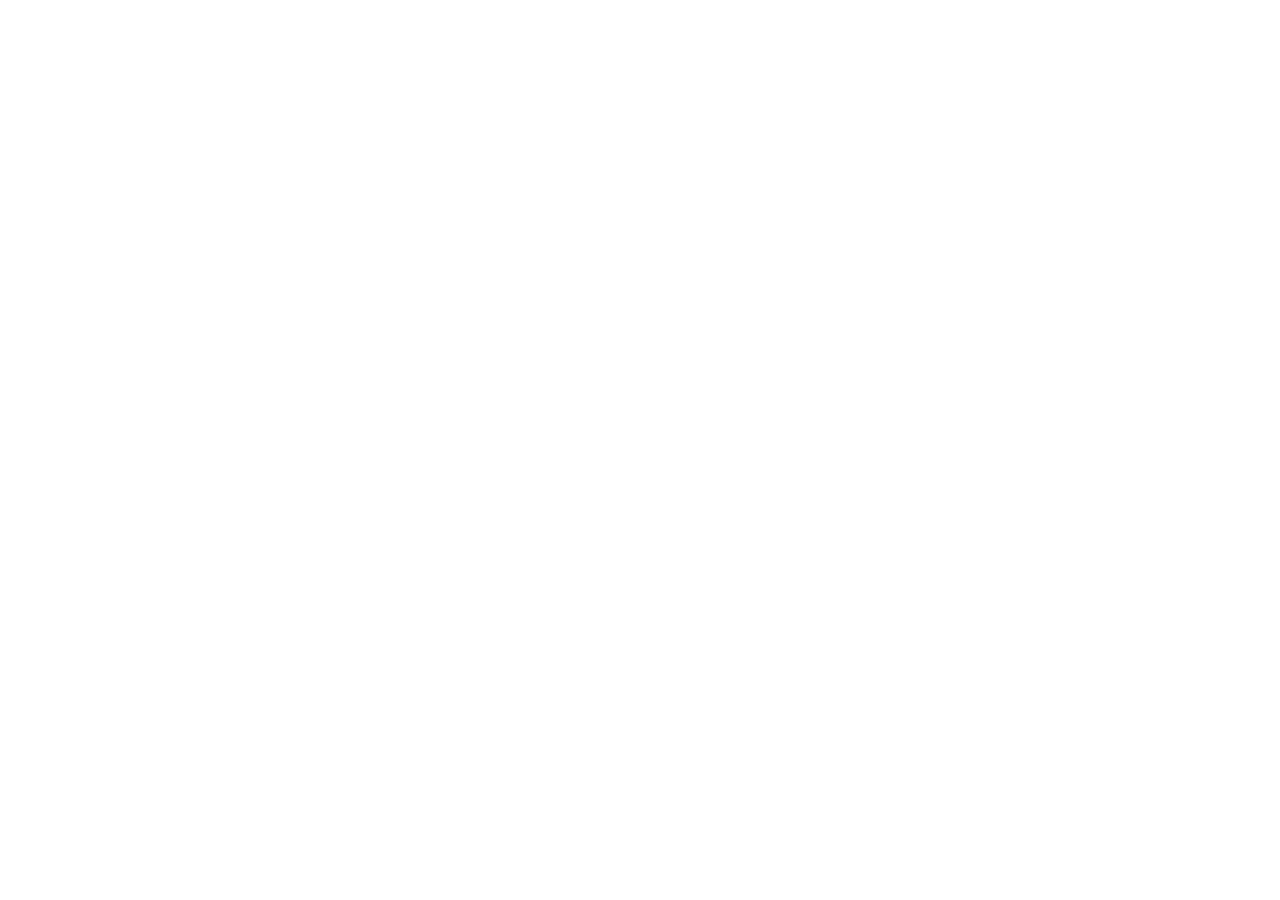
==== index.html @ 406bb13f "initial" ====
<!DOCTYPE html>
<html>
  <head>
    <script async src="https://www.googletagmanager.com/gtag/js?id=G-4PB4PWEQP2"></script>
    <script>
      window.dataLayer = window.dataLayer || [];
      function gtag(){dataLayer.push(arguments);}
      gtag('js', new Date());

      gtag('config', 'G-4PB4PWEQP2');
    </script>

    <title>Rafael Stepan</title>
    <meta name="viewport" content="width=device-width, initial-scale=1.0">
    <meta http-equiv="cache-control" content="max-age=0" />
    <meta http-equiv="cache-control" content="no-cache" />
    <meta http-equiv="expires" content="0" />
    <meta http-equiv="expires" content="Tue, 01 Jan 1980 1:00:00 GMT" />
    <meta http-equiv="pragma" content="no-cache" />

    <link rel="apple-touch-icon" sizes="180x180" href="/assets/favicons/apple-touch-icon.png">
    <link rel="icon" type="image/png" sizes="32x32" href="/assets/favicons/favicon-32x32.png">
    <link rel="icon" type="image/png" sizes="16x16" href="/assets/favicons/favicon-16x16.png">
    <link rel="manifest" href="/assets/favicons/site.webmanifest">

    <link rel="stylesheet" type="text/css" href="main.css"/>
    <link rel="stylesheet" type="text/css" href="/assets/libraries/slick.min.css"/>
    <link rel="stylesheet" type="text/css" href="/assets/libraries/slick-theme.min.css"/>
    <link rel="stylesheet" href="/assets/libraries/fancybox.min.css" />
    <link rel="stylesheet" href="/assets/libraries/bootstrap-grid.min.css" />
    
    <script src="/assets/libraries/jquery.min.js"></script>
    <script src="/assets/libraries/fancybox.min.js"></script>
    <script src="/assets/libraries/slick.min.js"></script>
  </head>
  <body>
    <section style="padding: 24px 0px;">
      <div class="container">
        <div w3-include-html="components/summary.html"></div>
      </div>
    </section>

    <section>
      <div class="container">
        <div w3-include-html="components/portofolio.html"></div>
      </div>
    </section>

    <div class="container">
      <div class="row">
        <div class="col-lg-3"></div>
        <div class="col-lg-9">
          <div w3-include-html="components/employment-history.html"></div>
        </div>
      </div>
    </div>

    <div class="container">
      <div class="row">
        <div class="col-lg-3"></div>
        <div class="col-lg-9">
          <div w3-include-html="components/education.html"></div>
        </div>
      </div>
    </div>

    <div class="container">
      <div class="row">
        <div class="col-lg-3"></div>
        <div class="col-lg-9">
          <div w3-include-html="components/certificates.html"></div>
        </div>
      </div>
    </div>

    <div class="container">
      <div class="row">
        <div class="col-lg-3"></div>
        <div class="col-lg-9">
          <div w3-include-html="components/book-recommendation.html"></div>
        </div>
      </div>
    </div>

    <div class="container">
      <div class="row">
        <div class="col-lg-3"></div>
        <div class="col-lg-9">
          <div w3-include-html="components/extra-curricular-activities.html"></div>
        </div>
      </div>
    </div>

    <div class="container">
      <div class="row">
        <div class="col-lg-12" style="text-align: center;padding: 64px 0px;">
          <div w3-include-html="components/footer.html"></div>
        </div>
      </div>
    </div>

  <script>
    function openGallery(project) {
      $.fancybox.open(window.gallery[project], {
        loop: true,
        thumbs: {
          autoStart: true
        }
      });
    }

    async function main() {
      // Function to load the script dynamically
      function loadScript(src) {
        return new Promise((resolve, reject) => {
            const script = document.createElement('script');
            script.src = src;
            script.onload = resolve;
            script.onerror = reject;
            document.head.appendChild(script);
        });
      }

      function includeHTML() {
        var z, i, elmnt, file, xhttp;
        /* Loop through a collection of all HTML elements: */
        z = document.getElementsByTagName("*");
        for (i = 0; i < z.length; i++) {
          elmnt = z[i];
          /*search for elements with a certain atrribute:*/
          file = elmnt.getAttribute("w3-include-html");
          if (file) {
            /* Make an HTTP request using the attribute value as the file name: */
            xhttp = new XMLHttpRequest();
            xhttp.onreadystatechange = function() {
              if (this.readyState == 4) {
                if (this.status == 200) {
                  elmnt.innerHTML = this.responseText;
                  console.log(elmnt.innerHTML);
                  // Execute scripts inside the imported HTML
                  var scripts = elmnt.getElementsByTagName('script');
                  for (var j = 0; j < scripts.length; j++) {
                      eval(scripts[j].innerHTML);
                  }
                }
                if (this.status == 404) {elmnt.innerHTML = "Page <a href='"+file+"'>"+file+'</a> can not be loaded.';}
                /* Remove the attribute, and call this function once more: */
                elmnt.removeAttribute("w3-include-html");
                includeHTML();
              }
            }
            xhttp.open("GET", file, true);
            xhttp.send();
            /* Exit the function: */
            return;
          }
        }
      };

      try {
        // Load the script
        await loadScript('/assets/libraries/slick.min.js');
        includeHTML();
      } catch (error) {
          console.error('Error loading...');
      }
    }
    main();
  </script>
  </body>
</html>
---- main.css ----
@font-face {
  font-family: "Poppins";
  src: url("/assets/fonts/Poppins-Light.ttf") format("truetype");
  font-weight: 200;
  font-style: normal;
}

@font-face {
  font-family: "Poppins";
  src: url("/assets/fonts/Poppins-Regular.ttf") format("truetype");
  font-weight: 400;
  font-style: normal;
}

@font-face {
  font-family: "Poppins";
  src: url("/assets/fonts/Poppins-Medium.ttf") format("truetype");
  font-weight: 500;
  font-style: normal;
}

@font-face {
  font-family: "Poppins";
  src: url("/assets/fonts/Poppins-SemiBold.ttf") format("truetype");
  font-weight: 600;
  font-style: normal;
}

body {
  font-family: "Poppins", sans-serif;
  text-rendering: optimizeLegibility;
  -webkit-font-smoothing: antialiased;
  color: #242424;
  font-style: normal;
  font-size: 14px;
  font-weight: 400;
  margin: 0px;
  padding: 0px;
}

h1,
h2,
h3,
h4,
h5 {
  margin-block: auto;
  margin: 0px;
  padding: 0px;
  font-weight: 500;
  color: #334650;
}

h1 {
  font-size: 24px;
  line-height: 38px;
}

h3 {
  font-size: 14px;
  line-height: 16px;
  font-weight: 500;
}

p {
  margin-block: auto;
  line-height: 24px;
  color: #334650;
}

ul.technologies {
  display: inline-flex;
  flex-wrap: wrap;
  align-items: center;
  gap: 8px;
  margin: 0px;
  padding: 0px;
}
ul.technologies li {
  position: relative;
  list-style-type: none;
  height: 16px;
}
ul.technologies li:before {
  content: attr(data-text);
  position: absolute;
  top: -22px;
  left: calc(-100% - 8px);
  padding: 0px 4px;
  border-radius: 4px;
  background: rgba(0, 0, 0, 0.75);
  color: #fff;
  text-align: center;
  font-size: 12px;
  display: none;
}
ul.technologies li:hover:before {
  display: block;
}

.button {
  display: inline-block;
  border: 1px solid #334650;
  border-radius: 4px;
  padding: 4px 12px;
  color: #fff;
  text-decoration: none;
  font-size: 12px;
  background: #334650;
}
.button:hover {
  background: #fff;
  color: #334650;
}
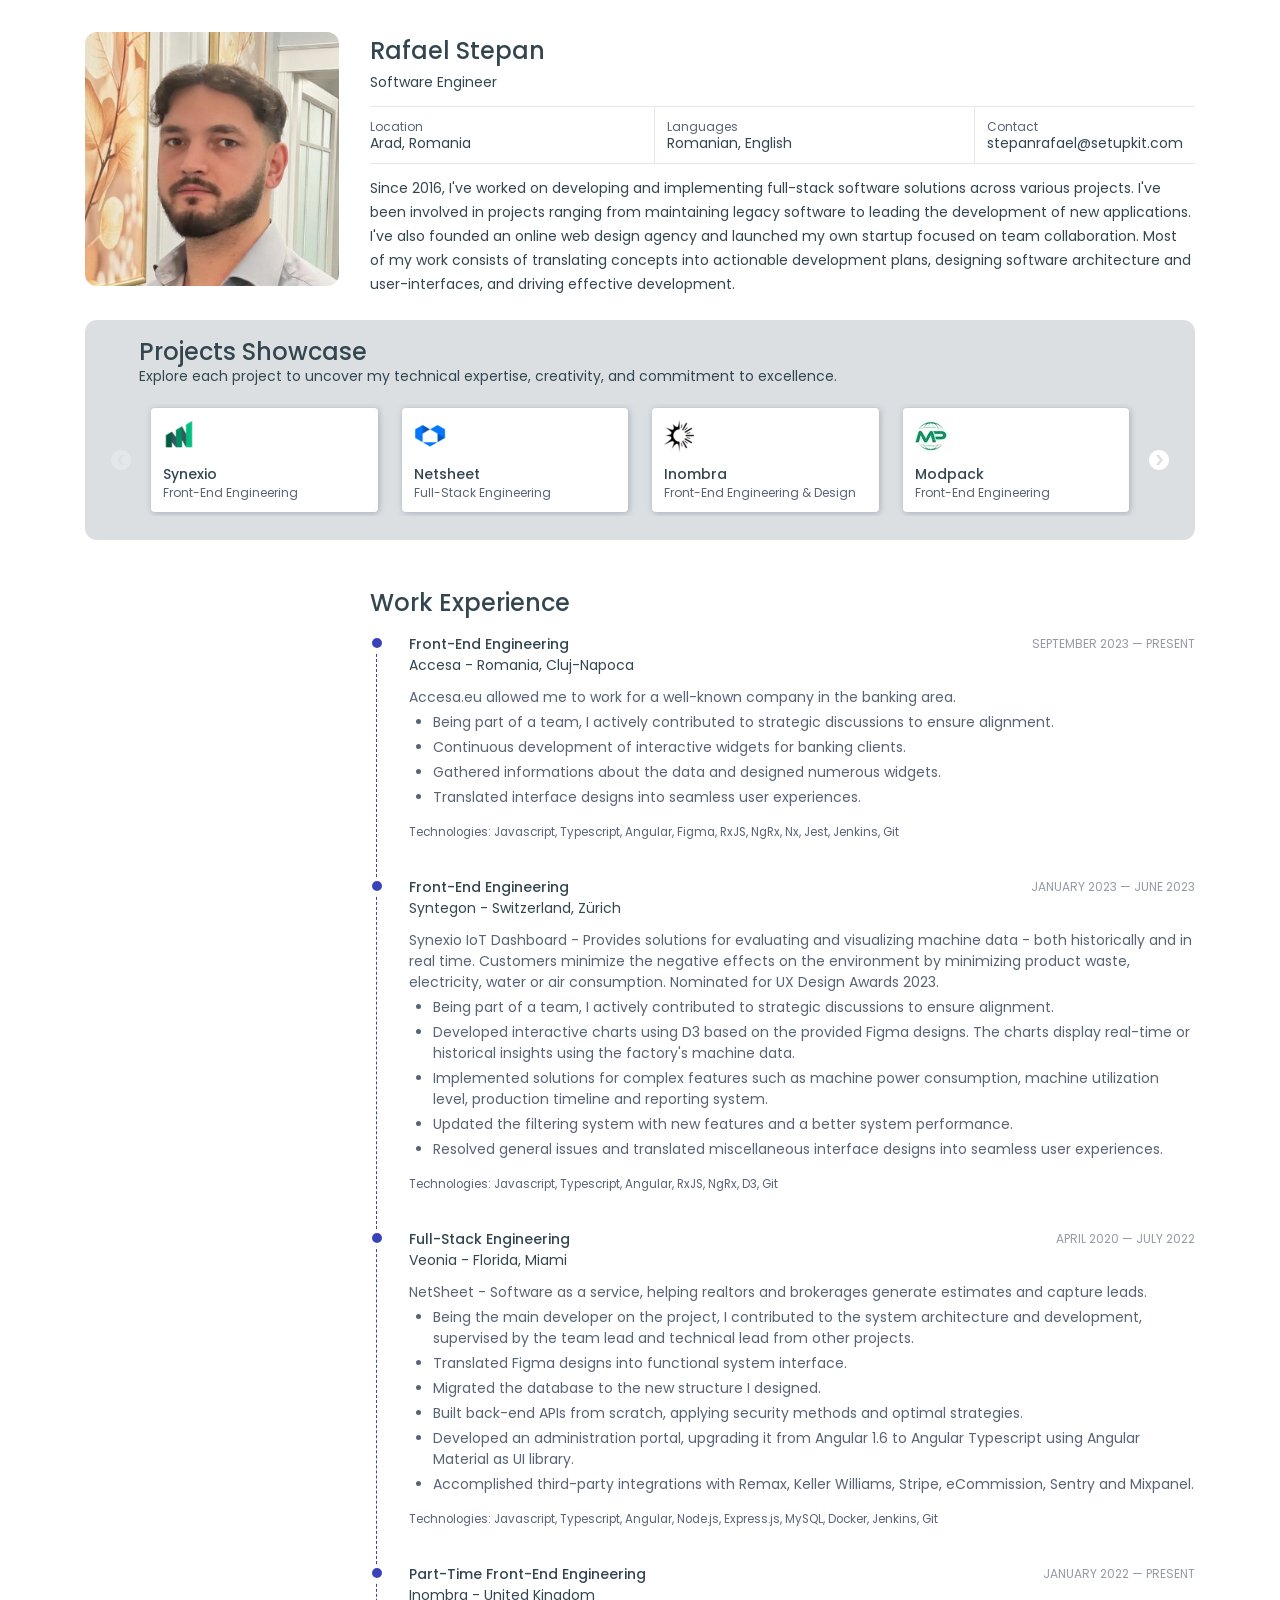
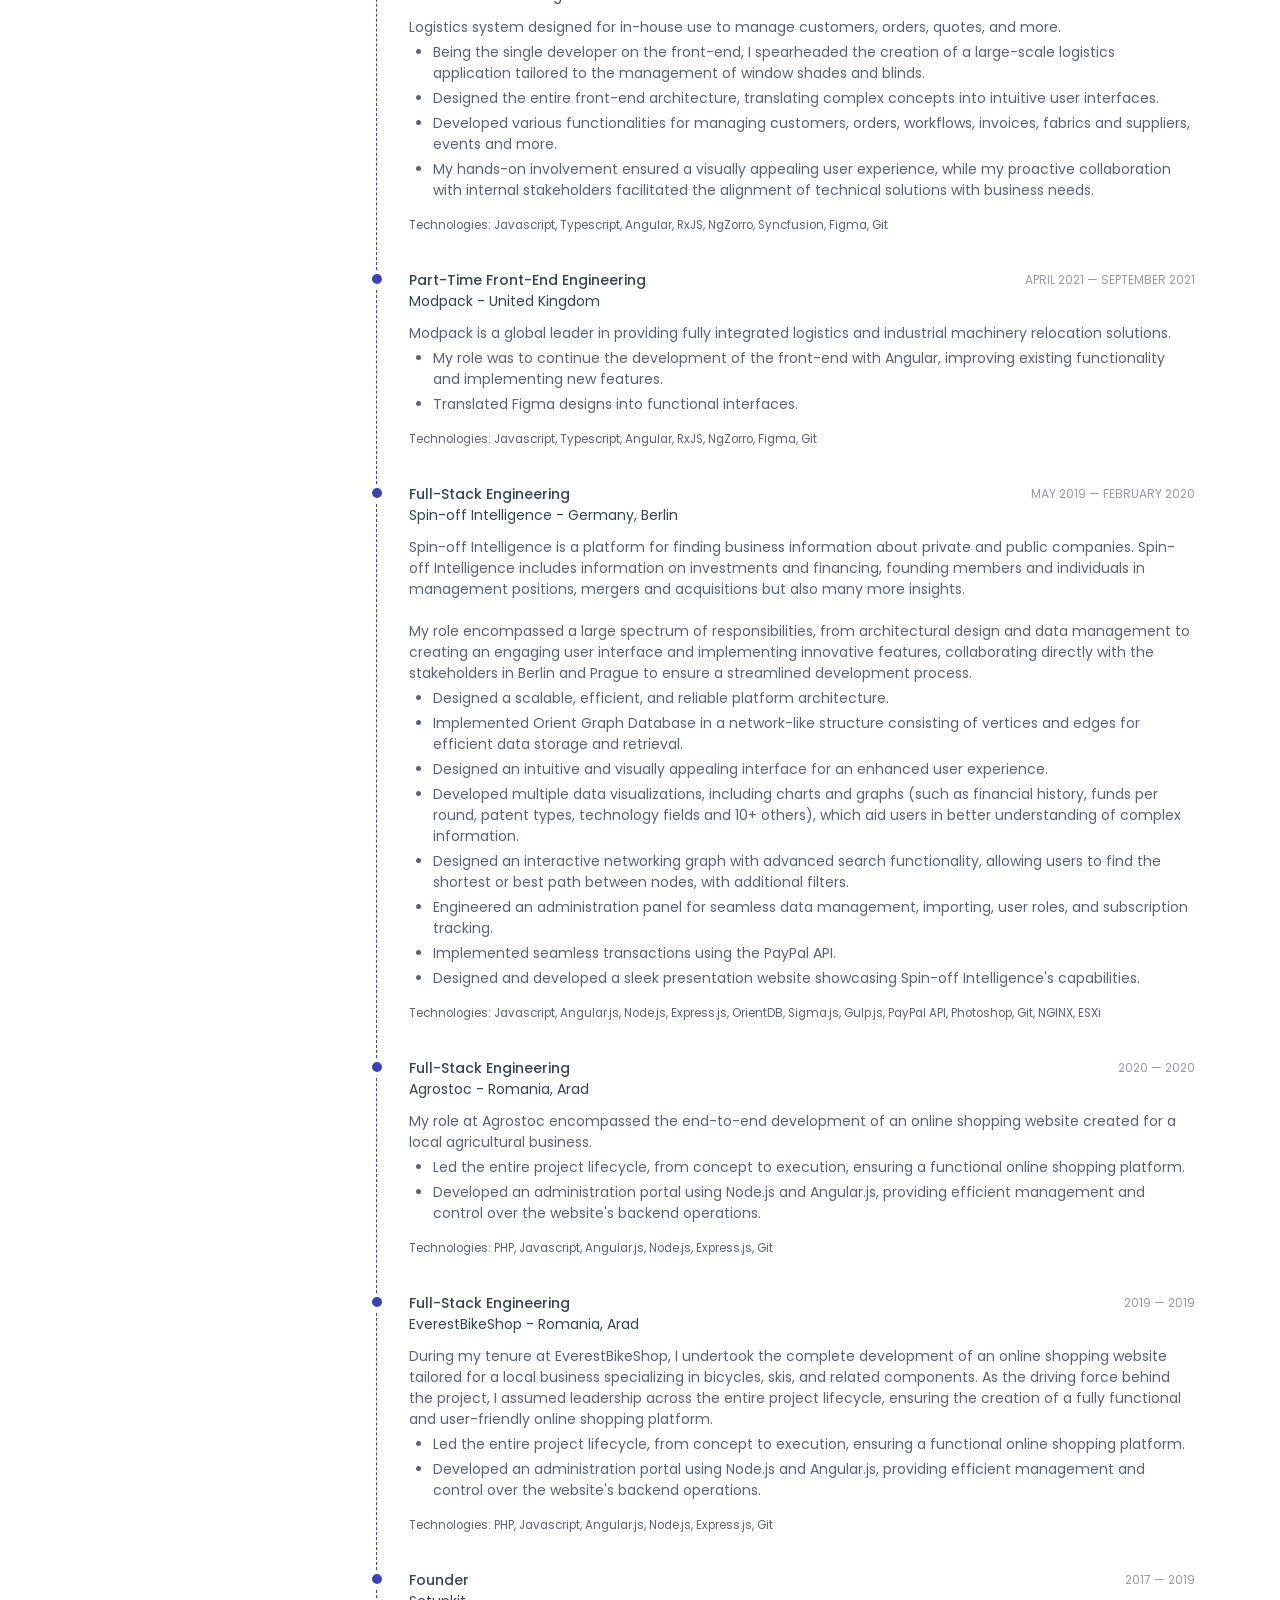
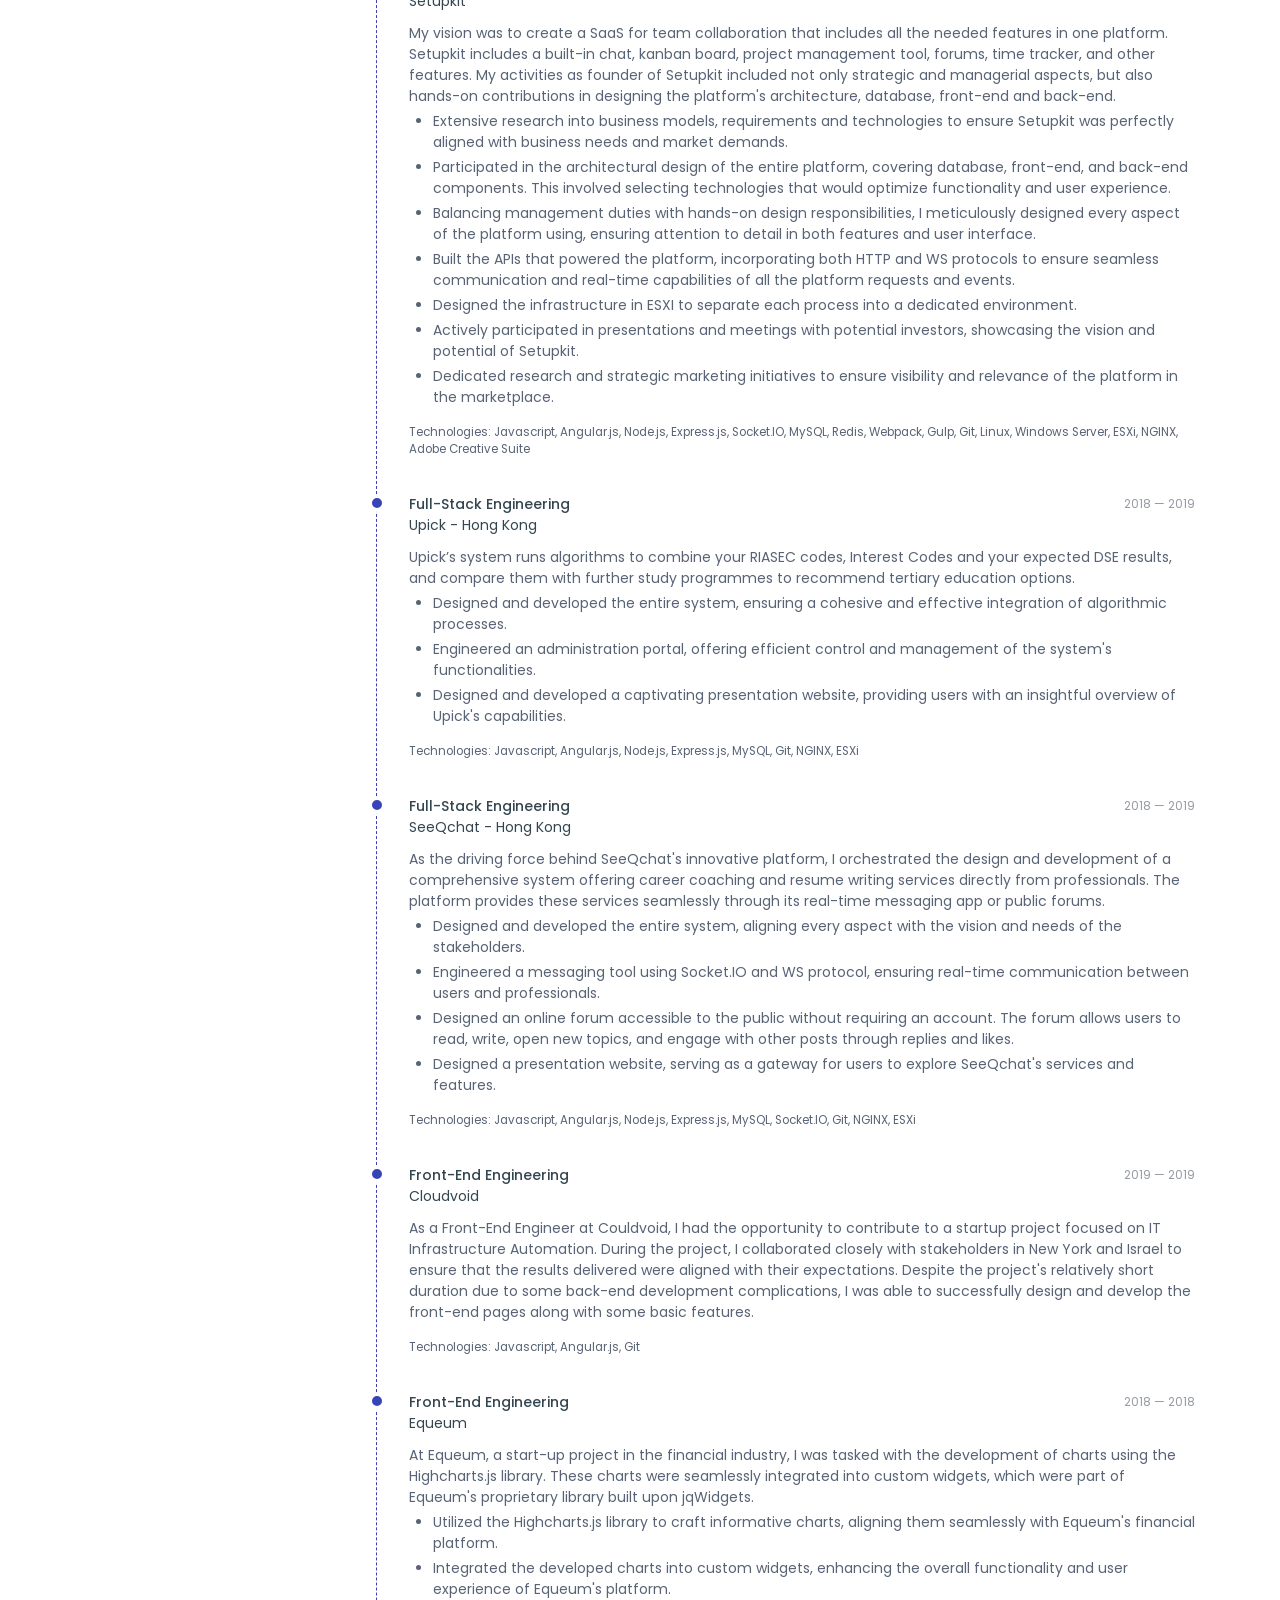
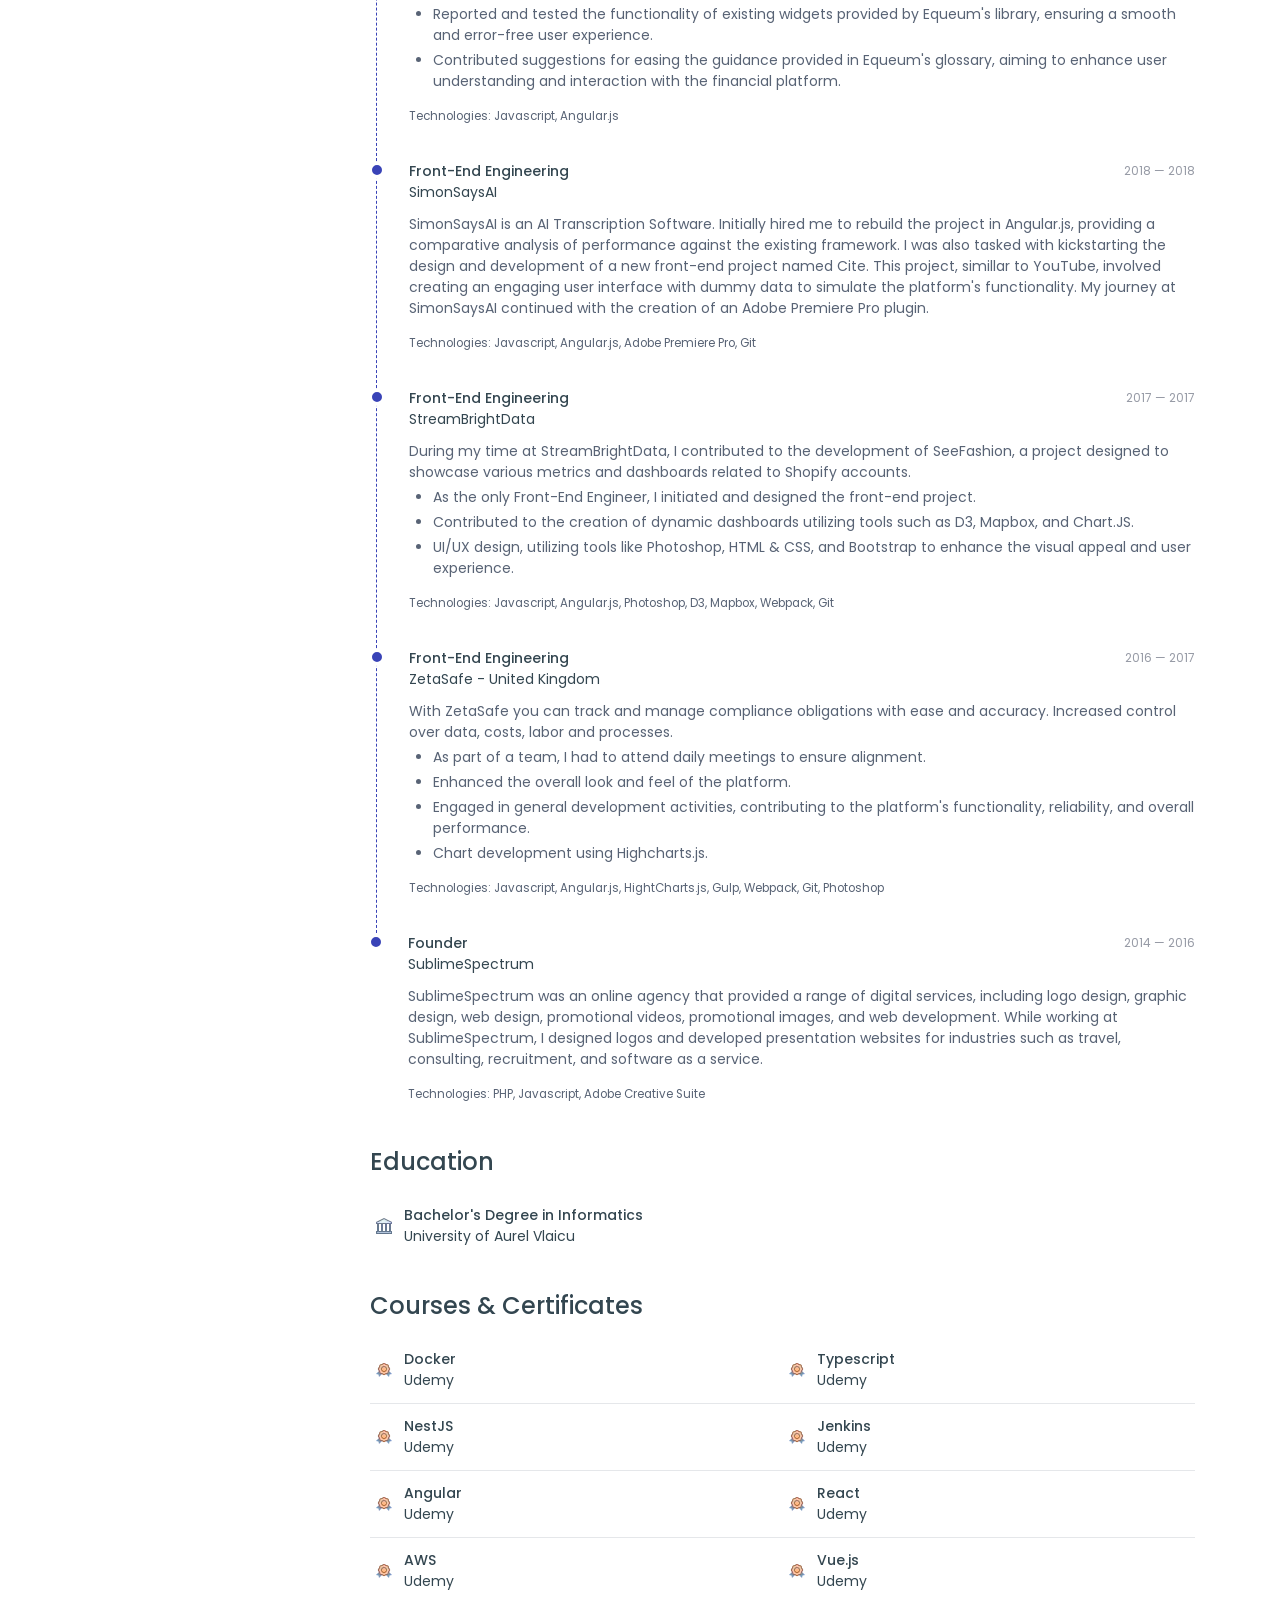
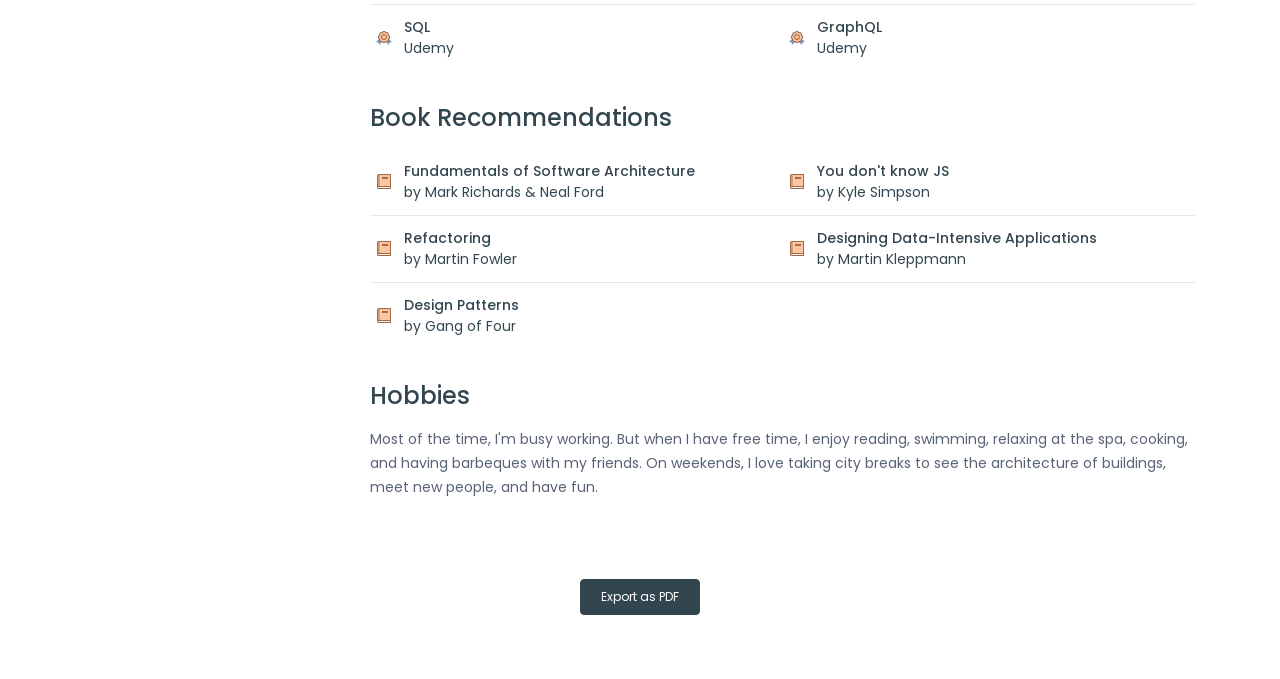
==== commit 70d79fcb: "refinemenets" ====
--- a/index.html
+++ b/index.html
@@ -1,22 +1,17 @@
 <!DOCTYPE html>
-<html>
+<html lang="en">
   <head>
     <script async src="https://www.googletagmanager.com/gtag/js?id=G-4PB4PWEQP2"></script>
     <script>
       window.dataLayer = window.dataLayer || [];
       function gtag(){dataLayer.push(arguments);}
       gtag('js', new Date());
-
       gtag('config', 'G-4PB4PWEQP2');
     </script>
 
     <title>Rafael Stepan</title>
     <meta name="viewport" content="width=device-width, initial-scale=1.0">
-    <meta http-equiv="cache-control" content="max-age=0" />
     <meta http-equiv="cache-control" content="no-cache" />
-    <meta http-equiv="expires" content="0" />
-    <meta http-equiv="expires" content="Tue, 01 Jan 1980 1:00:00 GMT" />
-    <meta http-equiv="pragma" content="no-cache" />
 
     <link rel="apple-touch-icon" sizes="180x180" href="/assets/favicons/apple-touch-icon.png">
     <link rel="icon" type="image/png" sizes="32x32" href="/assets/favicons/favicon-32x32.png">
@@ -24,148 +19,127 @@
     <link rel="manifest" href="/assets/favicons/site.webmanifest">
 
     <link rel="stylesheet" type="text/css" href="main.css"/>
-    <link rel="stylesheet" type="text/css" href="/assets/libraries/slick.min.css"/>
-    <link rel="stylesheet" type="text/css" href="/assets/libraries/slick-theme.min.css"/>
     <link rel="stylesheet" href="/assets/libraries/fancybox.min.css" />
     <link rel="stylesheet" href="/assets/libraries/bootstrap-grid.min.css" />
-    
+
     <script src="/assets/libraries/jquery.min.js"></script>
     <script src="/assets/libraries/fancybox.min.js"></script>
-    <script src="/assets/libraries/slick.min.js"></script>
   </head>
   <body>
-    <section style="padding: 24px 0px;">
-      <div class="container">
-        <div w3-include-html="components/summary.html"></div>
-      </div>
-    </section>
+    <main>
+      <section class="section-summary">
+        <div class="container">
+          <div w3-include-html="components/summary.html"></div>
+        </div>
+      </section>
 
-    <section>
-      <div class="container">
-        <div w3-include-html="components/portofolio.html"></div>
-      </div>
-    </section>
+      <section class="section-portfolio">
+        <div class="container">
+          <div w3-include-html="components/portofolio.html"></div>
+        </div>
+      </section>
 
-    <div class="container">
-      <div class="row">
-        <div class="col-lg-3"></div>
-        <div class="col-lg-9">
-          <div w3-include-html="components/employment-history.html"></div>
+      <section class="section-content">
+        <div class="container">
+          <div class="row">
+            <div class="col-lg-3"></div>
+            <div class="col-lg-9">
+              <div w3-include-html="components/employment-history.html"></div>
+            </div>
+          </div>
         </div>
-      </div>
-    </div>
+      </section>
 
-    <div class="container">
-      <div class="row">
-        <div class="col-lg-3"></div>
-        <div class="col-lg-9">
-          <div w3-include-html="components/education.html"></div>
+      <section class="section-content">
+        <div class="container">
+          <div class="row">
+            <div class="col-lg-3"></div>
+            <div class="col-lg-9">
+              <div w3-include-html="components/education.html"></div>
+            </div>
+          </div>
         </div>
-      </div>
-    </div>
+      </section>
 
-    <div class="container">
-      <div class="row">
-        <div class="col-lg-3"></div>
-        <div class="col-lg-9">
-          <div w3-include-html="components/certificates.html"></div>
+      <section class="section-content">
+        <div class="container">
+          <div class="row">
+            <div class="col-lg-3"></div>
+            <div class="col-lg-9">
+              <div w3-include-html="components/certificates.html"></div>
+            </div>
+          </div>
         </div>
-      </div>
-    </div>
+      </section>
 
-    <div class="container">
-      <div class="row">
-        <div class="col-lg-3"></div>
-        <div class="col-lg-9">
-          <div w3-include-html="components/book-recommendation.html"></div>
+      <section class="section-content">
+        <div class="container">
+          <div class="row">
+            <div class="col-lg-3"></div>
+            <div class="col-lg-9">
+              <div w3-include-html="components/book-recommendation.html"></div>
+            </div>
+          </div>
         </div>
-      </div>
-    </div>
+      </section>
 
-    <div class="container">
-      <div class="row">
-        <div class="col-lg-3"></div>
-        <div class="col-lg-9">
-          <div w3-include-html="components/extra-curricular-activities.html"></div>
+      <section class="section-content">
+        <div class="container">
+          <div class="row">
+            <div class="col-lg-3"></div>
+            <div class="col-lg-9">
+              <div w3-include-html="components/extra-curricular-activities.html"></div>
+            </div>
+          </div>
         </div>
-      </div>
-    </div>
+      </section>
 
-    <div class="container">
-      <div class="row">
-        <div class="col-lg-12" style="text-align: center;padding: 64px 0px;">
+      <footer class="site-footer">
+        <div class="container">
           <div w3-include-html="components/footer.html"></div>
         </div>
-      </div>
-    </div>
+      </footer>
+    </main>
 
-  <script>
-    function openGallery(project) {
-      $.fancybox.open(window.gallery[project], {
-        loop: true,
-        thumbs: {
-          autoStart: true
-        }
-      });
-    }
-
-    async function main() {
-      // Function to load the script dynamically
-      function loadScript(src) {
-        return new Promise((resolve, reject) => {
-            const script = document.createElement('script');
-            script.src = src;
-            script.onload = resolve;
-            script.onerror = reject;
-            document.head.appendChild(script);
+    <script>
+      function openGallery(project) {
+        $.fancybox.open(window.gallery[project], {
+          loop: true,
+          thumbs: { autoStart: true }
         });
       }
 
       function includeHTML() {
-        var z, i, elmnt, file, xhttp;
-        /* Loop through a collection of all HTML elements: */
-        z = document.getElementsByTagName("*");
-        for (i = 0; i < z.length; i++) {
-          elmnt = z[i];
-          /*search for elements with a certain atrribute:*/
-          file = elmnt.getAttribute("w3-include-html");
+        const elements = document.getElementsByTagName("*");
+        for (let i = 0; i < elements.length; i++) {
+          const el = elements[i];
+          const file = el.getAttribute("w3-include-html");
           if (file) {
-            /* Make an HTTP request using the attribute value as the file name: */
-            xhttp = new XMLHttpRequest();
-            xhttp.onreadystatechange = function() {
-              if (this.readyState == 4) {
-                if (this.status == 200) {
-                  elmnt.innerHTML = this.responseText;
-                  console.log(elmnt.innerHTML);
-                  // Execute scripts inside the imported HTML
-                  var scripts = elmnt.getElementsByTagName('script');
-                  for (var j = 0; j < scripts.length; j++) {
-                      eval(scripts[j].innerHTML);
+            const xhr = new XMLHttpRequest();
+            xhr.onreadystatechange = function() {
+              if (this.readyState === 4) {
+                if (this.status === 200) {
+                  el.innerHTML = this.responseText;
+                  const scripts = el.getElementsByTagName('script');
+                  for (let j = 0; j < scripts.length; j++) {
+                    eval(scripts[j].innerHTML);
                   }
                 }
-                if (this.status == 404) {elmnt.innerHTML = "Page <a href='"+file+"'>"+file+'</a> can not be loaded.';}
-                /* Remove the attribute, and call this function once more: */
-                elmnt.removeAttribute("w3-include-html");
+                if (this.status === 404) {
+                  el.innerHTML = `Page <a href="${file}">${file}</a> can not be loaded.`;
+                }
+                el.removeAttribute("w3-include-html");
                 includeHTML();
               }
-            }
-            xhttp.open("GET", file, true);
-            xhttp.send();
-            /* Exit the function: */
+            };
+            xhr.open("GET", file, true);
+            xhr.send();
             return;
           }
         }
-      };
+      }
 
-      try {
-        // Load the script
-        await loadScript('/assets/libraries/slick.min.js');
-        includeHTML();
-      } catch (error) {
-          console.error('Error loading...');
-      }
-    }
-    main();
-  </script>
+      includeHTML();
+    </script>
   </body>
-</html>+</html>
--- a/main.css
+++ b/main.css
@@ -1,3 +1,4 @@
+/* ===== Fonts ===== */
 @font-face {
   font-family: "Poppins";
   src: url("/assets/fonts/Poppins-Light.ttf") format("truetype");
@@ -26,16 +27,33 @@
   font-style: normal;
 }
 
+/* ===== Variables ===== */
+:root {
+  --color-dark: #334650;
+  --color-mid: #586375;
+  --color-muted: #979BA6;
+  --color-border: #E5E7EA;
+  --color-accent: #3943B7;
+  --color-bg: #dbdfe2;
+  --font-body: 14px;
+  --font-small: 12px;
+}
+
+/* ===== Base ===== */
+html {
+  scroll-behavior: smooth;
+}
+
 body {
   font-family: "Poppins", sans-serif;
   text-rendering: optimizeLegibility;
   -webkit-font-smoothing: antialiased;
   color: #242424;
   font-style: normal;
-  font-size: 14px;
+  font-size: var(--font-body);
   font-weight: 400;
-  margin: 0px;
-  padding: 0px;
+  margin: 0;
+  padding: 0;
 }
 
 h1,
@@ -43,11 +61,10 @@
 h3,
 h4,
 h5 {
-  margin-block: auto;
-  margin: 0px;
-  padding: 0px;
+  margin: 0;
+  padding: 0;
   font-weight: 500;
-  color: #334650;
+  color: var(--color-dark);
 }
 
 h1 {
@@ -62,52 +79,84 @@
 }
 
 p {
-  margin-block: auto;
+  margin: 0;
   line-height: 24px;
-  color: #334650;
+  color: var(--color-dark);
 }
 
+/* ===== Section Layout ===== */
+.section-summary {
+  padding: 32px 0 24px;
+}
+
+.section-portfolio {
+  padding: 0 0 24px;
+}
+
+.section-content {
+  padding: 0 0 8px;
+}
+
+.site-footer {
+  padding: 48px 0 64px;
+  text-align: center;
+}
+
+/* ===== Section Headings ===== */
+.section-title {
+  margin-bottom: 16px;
+  line-height: 30px;
+}
+
+/* ===== Technology Tags ===== */
 ul.technologies {
   display: inline-flex;
   flex-wrap: wrap;
   align-items: center;
   gap: 8px;
-  margin: 0px;
-  padding: 0px;
+  margin: 0;
+  padding: 0;
 }
+
 ul.technologies li {
   position: relative;
   list-style-type: none;
   height: 16px;
 }
-ul.technologies li:before {
+
+ul.technologies li::before {
   content: attr(data-text);
   position: absolute;
   top: -22px;
   left: calc(-100% - 8px);
-  padding: 0px 4px;
+  padding: 0 4px;
   border-radius: 4px;
   background: rgba(0, 0, 0, 0.75);
   color: #fff;
   text-align: center;
-  font-size: 12px;
+  font-size: var(--font-small);
   display: none;
 }
-ul.technologies li:hover:before {
+
+ul.technologies li:hover::before {
   display: block;
 }
 
+/* ===== Button ===== */
 .button {
   display: inline-block;
-  border: 1px solid #334650;
+  border: 1px solid var(--color-dark);
   border-radius: 4px;
-  padding: 4px 12px;
+  padding: 8px 20px;
   color: #fff;
   text-decoration: none;
-  font-size: 12px;
-  background: #334650;
+  font-size: var(--font-small);
+  background: var(--color-dark);
+  transition: background 0.2s ease, color 0.2s ease;
+  font-family: "Poppins", sans-serif;
 }
+
 .button:hover {
   background: #fff;
-  color: #334650;
+  color: var(--color-dark);
 }
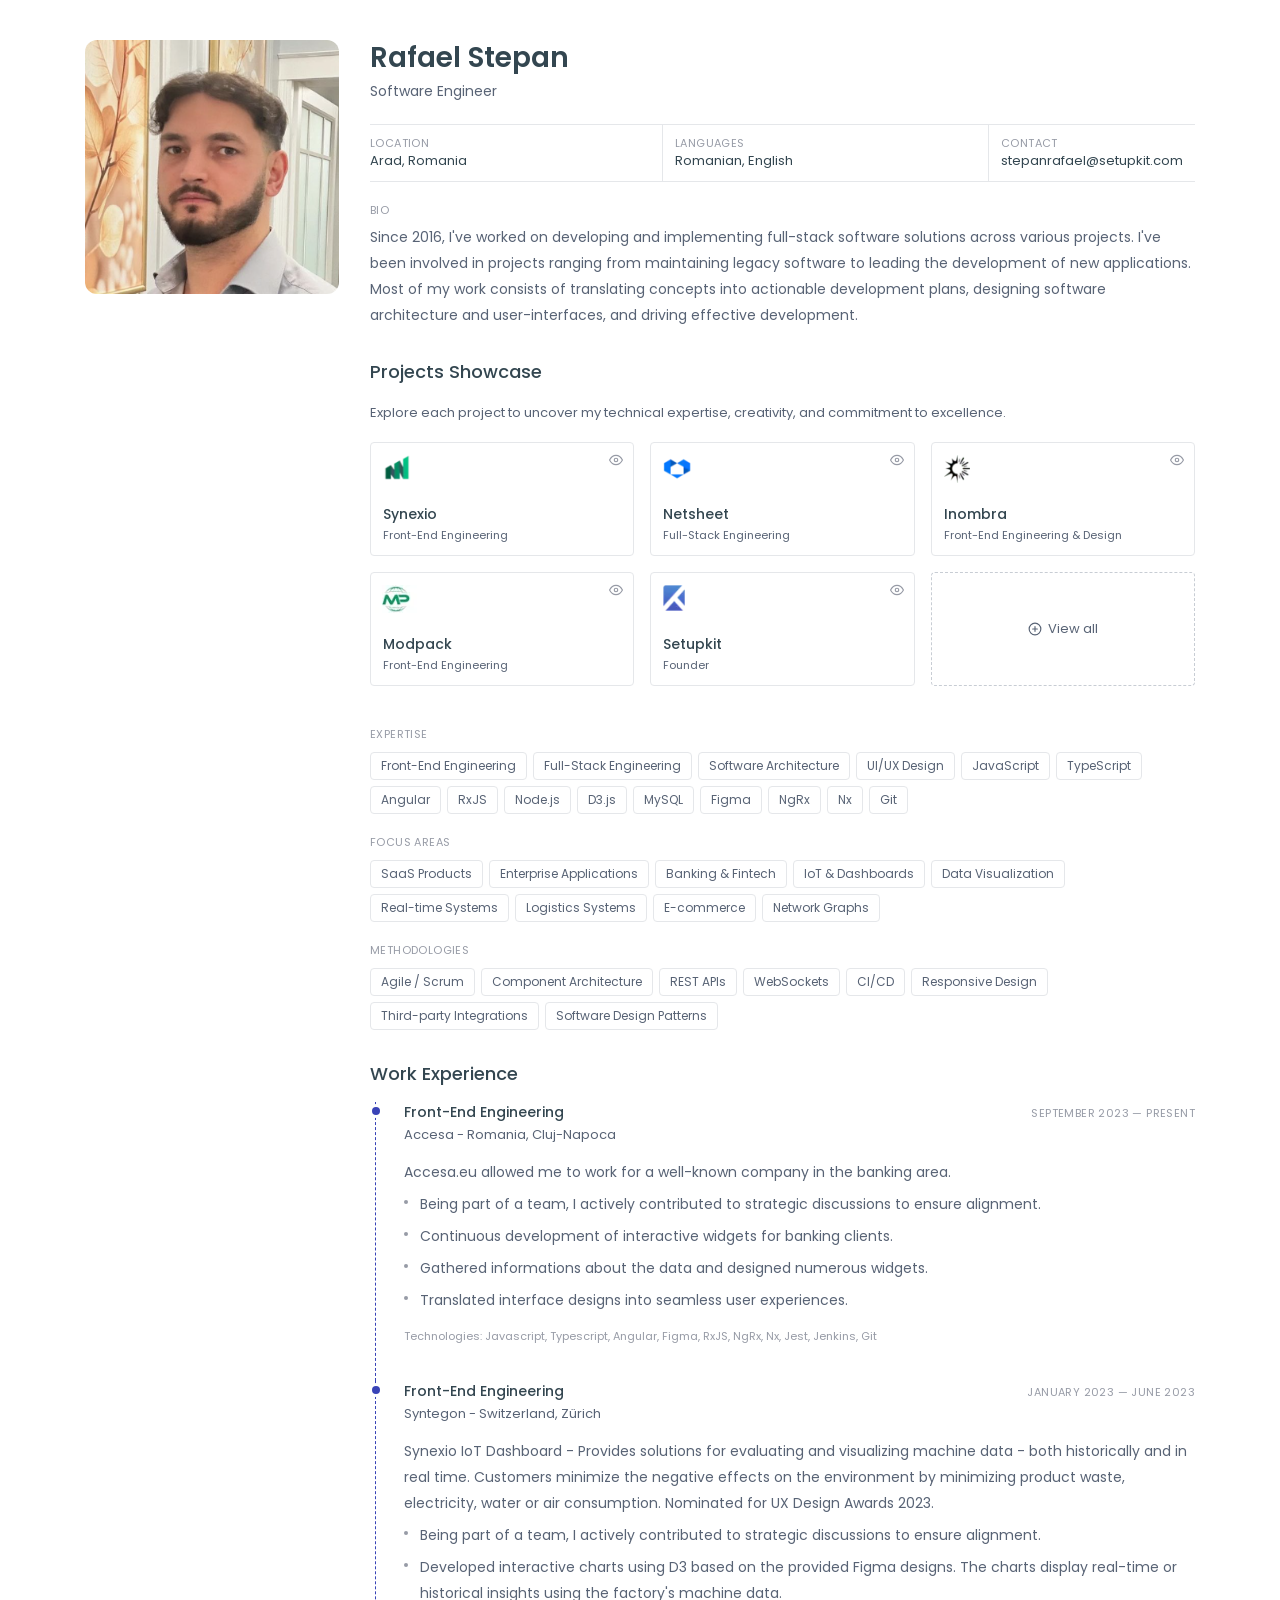
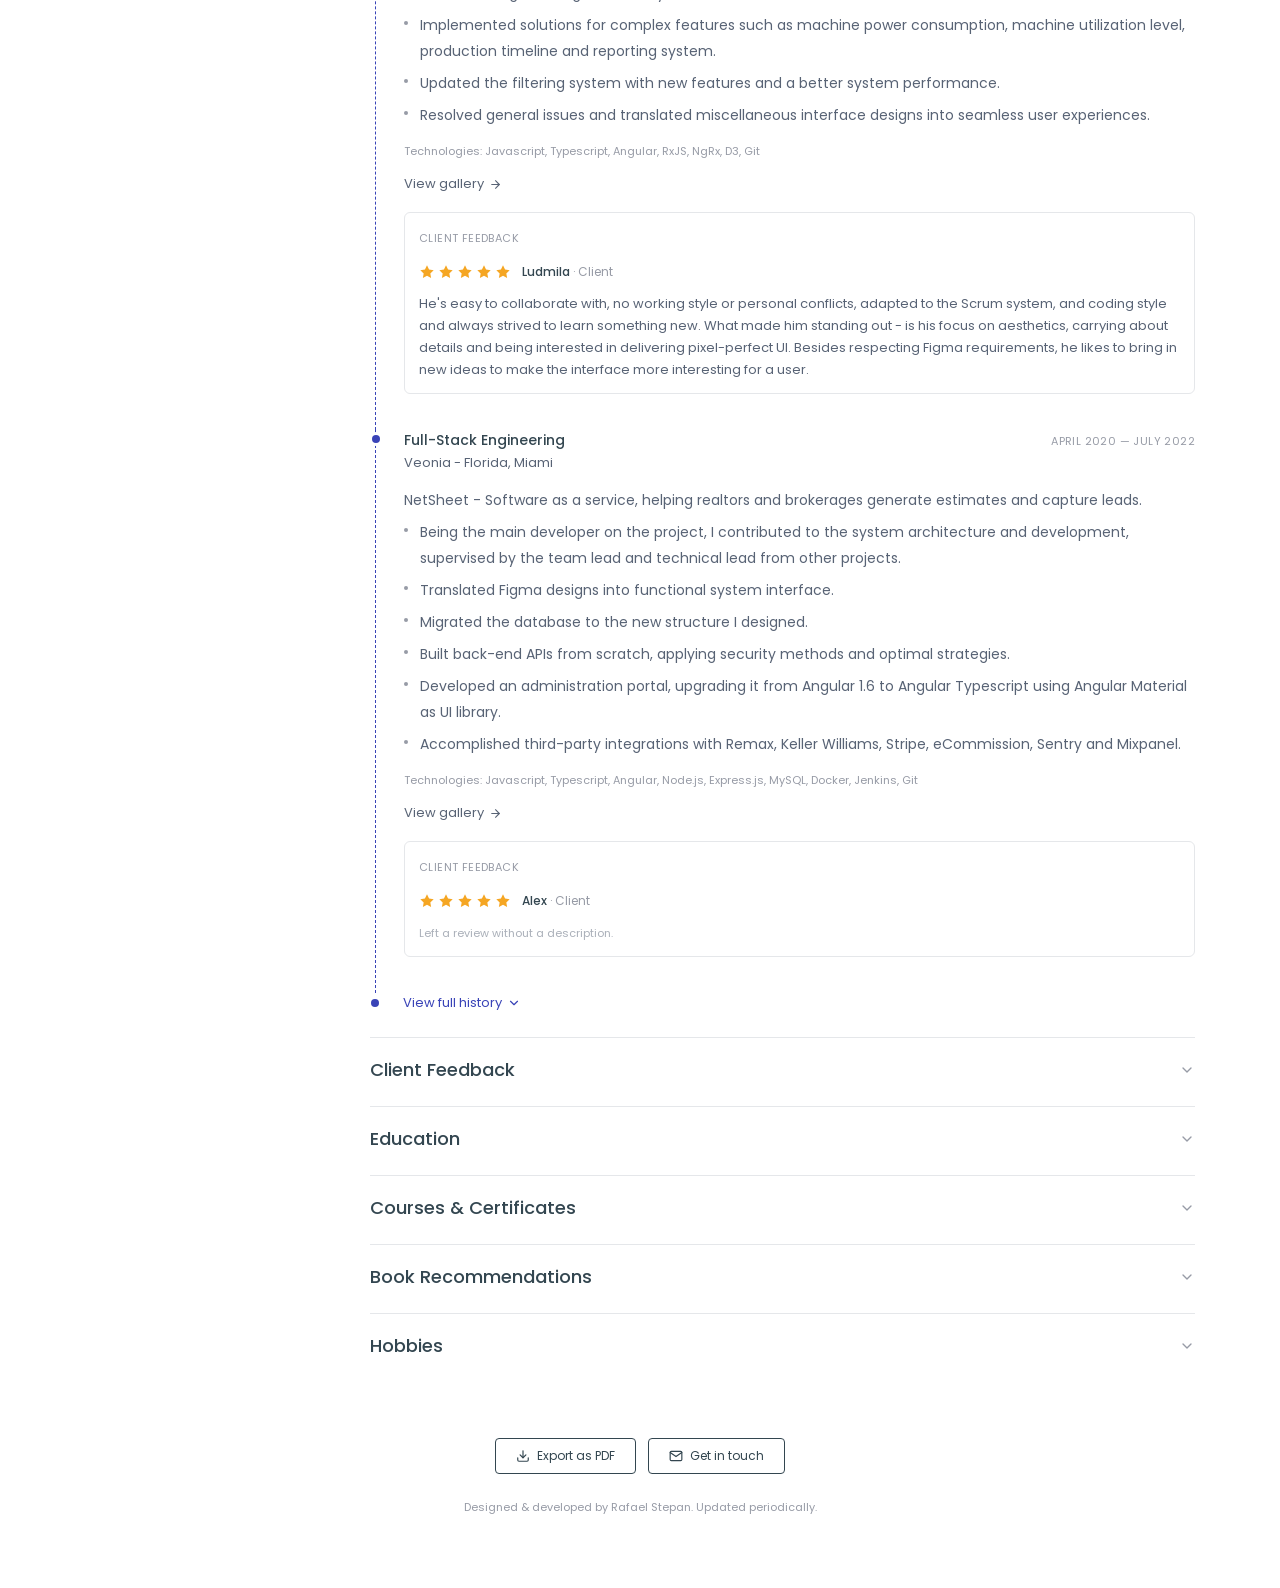
==== commit 297bdaad: "updates" ====
--- a/index.html
+++ b/index.html
@@ -1,24 +1,68 @@
-<!DOCTYPE html>
+<!doctype html>
 <html lang="en">
   <head>
-    <script async src="https://www.googletagmanager.com/gtag/js?id=G-4PB4PWEQP2"></script>
+    <script
+      async
+      src="https://www.googletagmanager.com/gtag/js?id=G-4PB4PWEQP2"
+    ></script>
     <script>
       window.dataLayer = window.dataLayer || [];
-      function gtag(){dataLayer.push(arguments);}
-      gtag('js', new Date());
-      gtag('config', 'G-4PB4PWEQP2');
+      function gtag() {
+        dataLayer.push(arguments);
+      }
+      gtag("js", new Date());
+      gtag("config", "G-4PB4PWEQP2");
     </script>
 
-    <title>Rafael Stepan</title>
-    <meta name="viewport" content="width=device-width, initial-scale=1.0">
+    <title>Rafael Stepan — Software Engineer</title>
+    <meta name="viewport" content="width=device-width, initial-scale=1.0" />
     <meta http-equiv="cache-control" content="no-cache" />
 
-    <link rel="apple-touch-icon" sizes="180x180" href="/assets/favicons/apple-touch-icon.png">
-    <link rel="icon" type="image/png" sizes="32x32" href="/assets/favicons/favicon-32x32.png">
-    <link rel="icon" type="image/png" sizes="16x16" href="/assets/favicons/favicon-16x16.png">
-    <link rel="manifest" href="/assets/favicons/site.webmanifest">
-
-    <link rel="stylesheet" type="text/css" href="main.css"/>
+    <meta
+      name="description"
+      content="Explore the profile of a Software Engineer with over 10 years of experience building full-stack products across various industries. Real projects, real clients, real results."
+    />
+    <meta name="author" content="Rafael Stepan" />
+    <meta name="robots" content="index, follow" />
+
+    <meta property="og:type" content="profile" />
+    <meta property="og:title" content="Rafael Stepan - Software Engineer" />
+    <meta
+      property="og:description"
+      content="Explore the profile of a Software Engineer with over 10 years of experience building full-stack products across various industries. Real projects, real clients, real results."
+    />
+    <meta property="og:image" content="/assets/avatar2.webp" />
+    <meta property="og:url" content="https://rafaelstepan.github.io" />
+    <meta property="og:site_name" content="Rafael Stepan" />
+
+    <meta name="twitter:card" content="summary_large_image" />
+    <meta name="twitter:title" content="Rafael Stepan - Software Engineer" />
+    <meta
+      name="twitter:description"
+      content="Explore the profile of a Software Engineer with over 10 years of experience building full-stack products across various industries. Real projects, real clients, real results."
+    />
+    <meta name="twitter:image" content="/assets/avatar2.webp" />
+
+    <link
+      rel="apple-touch-icon"
+      sizes="180x180"
+      href="/assets/favicons/apple-touch-icon.png"
+    />
+    <link
+      rel="icon"
+      type="image/png"
+      sizes="32x32"
+      href="/assets/favicons/favicon-32x32.png"
+    />
+    <link
+      rel="icon"
+      type="image/png"
+      sizes="16x16"
+      href="/assets/favicons/favicon-16x16.png"
+    />
+    <link rel="manifest" href="/assets/favicons/site.webmanifest" />
+
+    <link rel="stylesheet" type="text/css" href="main.css" />
     <link rel="stylesheet" href="/assets/libraries/fancybox.min.css" />
     <link rel="stylesheet" href="/assets/libraries/bootstrap-grid.min.css" />
 
@@ -35,7 +79,12 @@
 
       <section class="section-portfolio">
         <div class="container">
-          <div w3-include-html="components/portofolio.html"></div>
+          <div class="row">
+            <div class="col-lg-3"></div>
+            <div class="col-lg-9">
+              <div w3-include-html="components/portofolio.html"></div>
+            </div>
+          </div>
         </div>
       </section>
 
@@ -55,6 +104,17 @@
           <div class="row">
             <div class="col-lg-3"></div>
             <div class="col-lg-9">
+              <div w3-include-html="components/client-feedback.html"></div>
+            </div>
+          </div>
+        </div>
+      </section>
+
+      <section class="section-content">
+        <div class="container">
+          <div class="row">
+            <div class="col-lg-3"></div>
+            <div class="col-lg-9">
               <div w3-include-html="components/education.html"></div>
             </div>
           </div>
@@ -88,7 +148,9 @@
           <div class="row">
             <div class="col-lg-3"></div>
             <div class="col-lg-9">
-              <div w3-include-html="components/extra-curricular-activities.html"></div>
+              <div
+                w3-include-html="components/extra-curricular-activities.html"
+              ></div>
             </div>
           </div>
         </div>
@@ -102,10 +164,19 @@
     </main>
 
     <script>
+      function toggleSection(header) {
+        const body = header.nextElementSibling;
+        const arrow = header.querySelector(".collapse-arrow");
+        const isOpen = !!body.style.maxHeight;
+
+        body.style.maxHeight = isOpen ? null : body.scrollHeight + "px";
+        arrow.classList.toggle("is-open", !isOpen);
+      }
+
       function openGallery(project) {
         $.fancybox.open(window.gallery[project], {
           loop: true,
-          thumbs: { autoStart: true }
+          thumbs: { autoStart: true },
         });
       }
 
@@ -116,11 +187,11 @@
           const file = el.getAttribute("w3-include-html");
           if (file) {
             const xhr = new XMLHttpRequest();
-            xhr.onreadystatechange = function() {
+            xhr.onreadystatechange = function () {
               if (this.readyState === 4) {
                 if (this.status === 200) {
                   el.innerHTML = this.responseText;
-                  const scripts = el.getElementsByTagName('script');
+                  const scripts = el.getElementsByTagName("script");
                   for (let j = 0; j < scripts.length; j++) {
                     eval(scripts[j].innerHTML);
                   }
--- a/main.css
+++ b/main.css
@@ -37,6 +37,7 @@
   --color-bg: #dbdfe2;
   --font-body: 14px;
   --font-small: 12px;
+  --font-xs: 11px;
 }
 
 /* ===== Base ===== */
@@ -69,43 +70,49 @@
 
 h1 {
   font-size: 24px;
-  line-height: 38px;
+  line-height: 30px;
 }
 
 h3 {
   font-size: 14px;
-  line-height: 16px;
+  line-height: 20px;
   font-weight: 500;
 }
 
 p {
   margin: 0;
-  line-height: 24px;
+  line-height: 26px;
   color: var(--color-dark);
 }
 
 /* ===== Section Layout ===== */
 .section-summary {
-  padding: 32px 0 24px;
+  padding: 40px 0 32px;
 }
 
 .section-portfolio {
+  padding: 0 0 32px;
+}
+
+.section-content {
   padding: 0 0 24px;
 }
 
-.section-content {
-  padding: 0 0 8px;
-}
-
 .site-footer {
-  padding: 48px 0 64px;
+  padding: 56px 0 72px;
   text-align: center;
+}
+
+.button + .button {
+  margin-left: 8px;
 }
 
 /* ===== Section Headings ===== */
 .section-title {
+  font-size: 18px;
+  line-height: 24px;
+  font-weight: 500;
   margin-bottom: 16px;
-  line-height: 30px;
 }
 
 /* ===== Technology Tags ===== */
@@ -142,21 +149,60 @@
   display: block;
 }
 
+/* ===== Collapsible ===== */
+.collapsible-header {
+  display: flex;
+  justify-content: space-between;
+  align-items: center;
+  cursor: pointer;
+  user-select: none;
+  border-top: 1px solid var(--color-border);
+  padding-top: 20px;
+}
+
+.collapsible-header .section-title {
+  margin-bottom: 0;
+}
+
+.collapse-arrow {
+  width: 16px;
+  height: 16px;
+  flex-shrink: 0;
+  color: var(--color-muted);
+  transition: transform 0.25s ease;
+}
+
+.collapse-arrow.is-open {
+  transform: rotate(180deg);
+}
+
+.collapsible-body {
+  overflow: hidden;
+  max-height: 0;
+  transition: max-height 0.35s ease;
+}
+
 /* ===== Button ===== */
 .button {
   display: inline-block;
   border: 1px solid var(--color-dark);
   border-radius: 4px;
   padding: 8px 20px;
-  color: #fff;
+  color: var(--color-dark);
   text-decoration: none;
   font-size: var(--font-small);
-  background: var(--color-dark);
+  background: transparent;
   transition: background 0.2s ease, color 0.2s ease;
   font-family: "Poppins", sans-serif;
+  cursor: pointer;
 }
 
 .button:hover {
-  background: #fff;
-  color: var(--color-dark);
-}
+  background: var(--color-dark);
+  color: #fff;
+}
+
+.button-sm {
+  padding: 4px 10px;
+  font-size: var(--font-xs);
+}
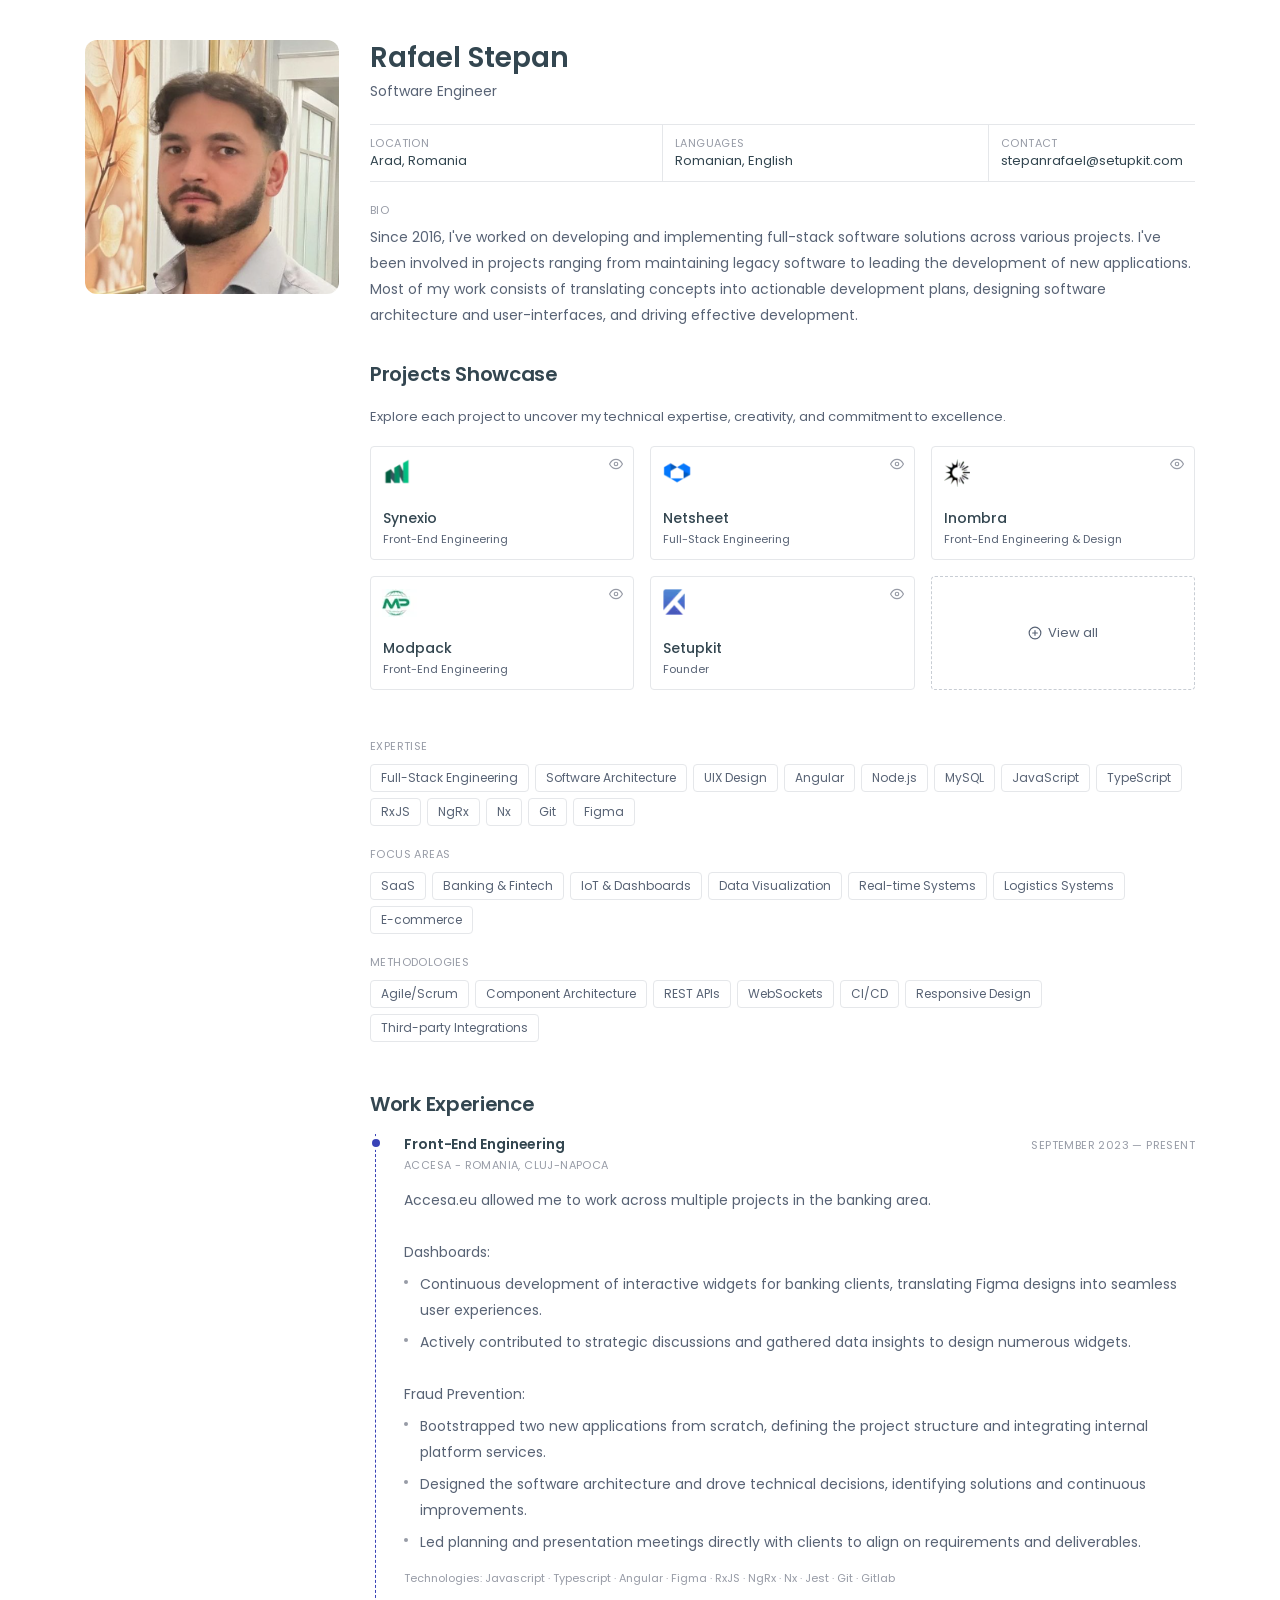
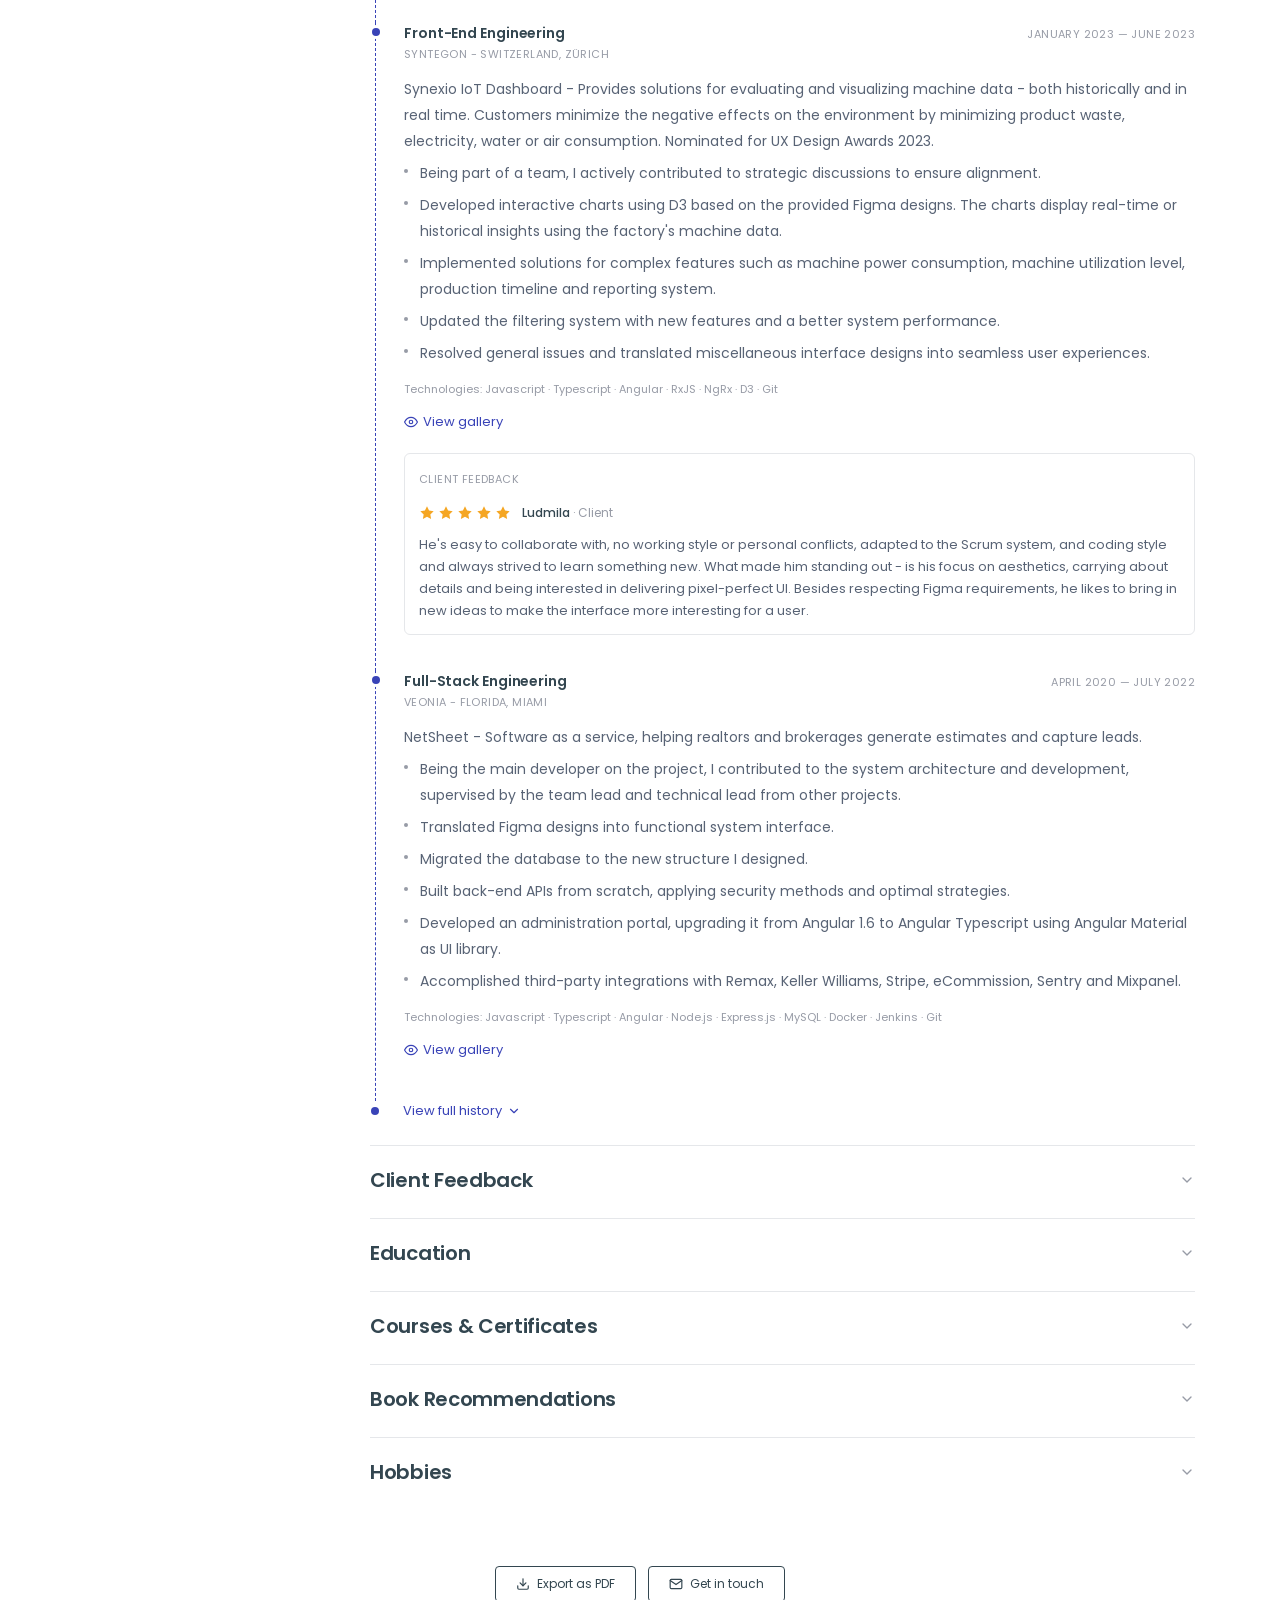
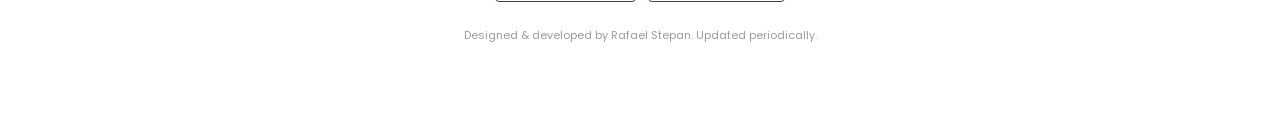
==== commit d1769675: "up" ====
--- a/index.html
+++ b/index.html
@@ -14,7 +14,7 @@
       gtag("config", "G-4PB4PWEQP2");
     </script>
 
-    <title>Rafael Stepan — Software Engineer</title>
+    <title>Rafael Stepan - Software Engineer</title>
     <meta name="viewport" content="width=device-width, initial-scale=1.0" />
     <meta http-equiv="cache-control" content="no-cache" />
 
@@ -83,6 +83,17 @@
             <div class="col-lg-3"></div>
             <div class="col-lg-9">
               <div w3-include-html="components/portofolio.html"></div>
+            </div>
+          </div>
+        </div>
+      </section>
+
+      <section class="section-content" style="padding-bottom: 48px">
+        <div class="container">
+          <div class="row">
+            <div class="col-lg-3"></div>
+            <div class="col-lg-9">
+              <div w3-include-html="components/expertise.html"></div>
             </div>
           </div>
         </div>
--- a/main.css
+++ b/main.css
@@ -109,9 +109,11 @@
 
 /* ===== Section Headings ===== */
 .section-title {
-  font-size: 18px;
-  line-height: 24px;
-  font-weight: 500;
+  font-size: 20px;
+  line-height: 28px;
+  font-weight: 600;
+  letter-spacing: -0.3px;
+  color: var(--color-dark);
   margin-bottom: 16px;
 }
 
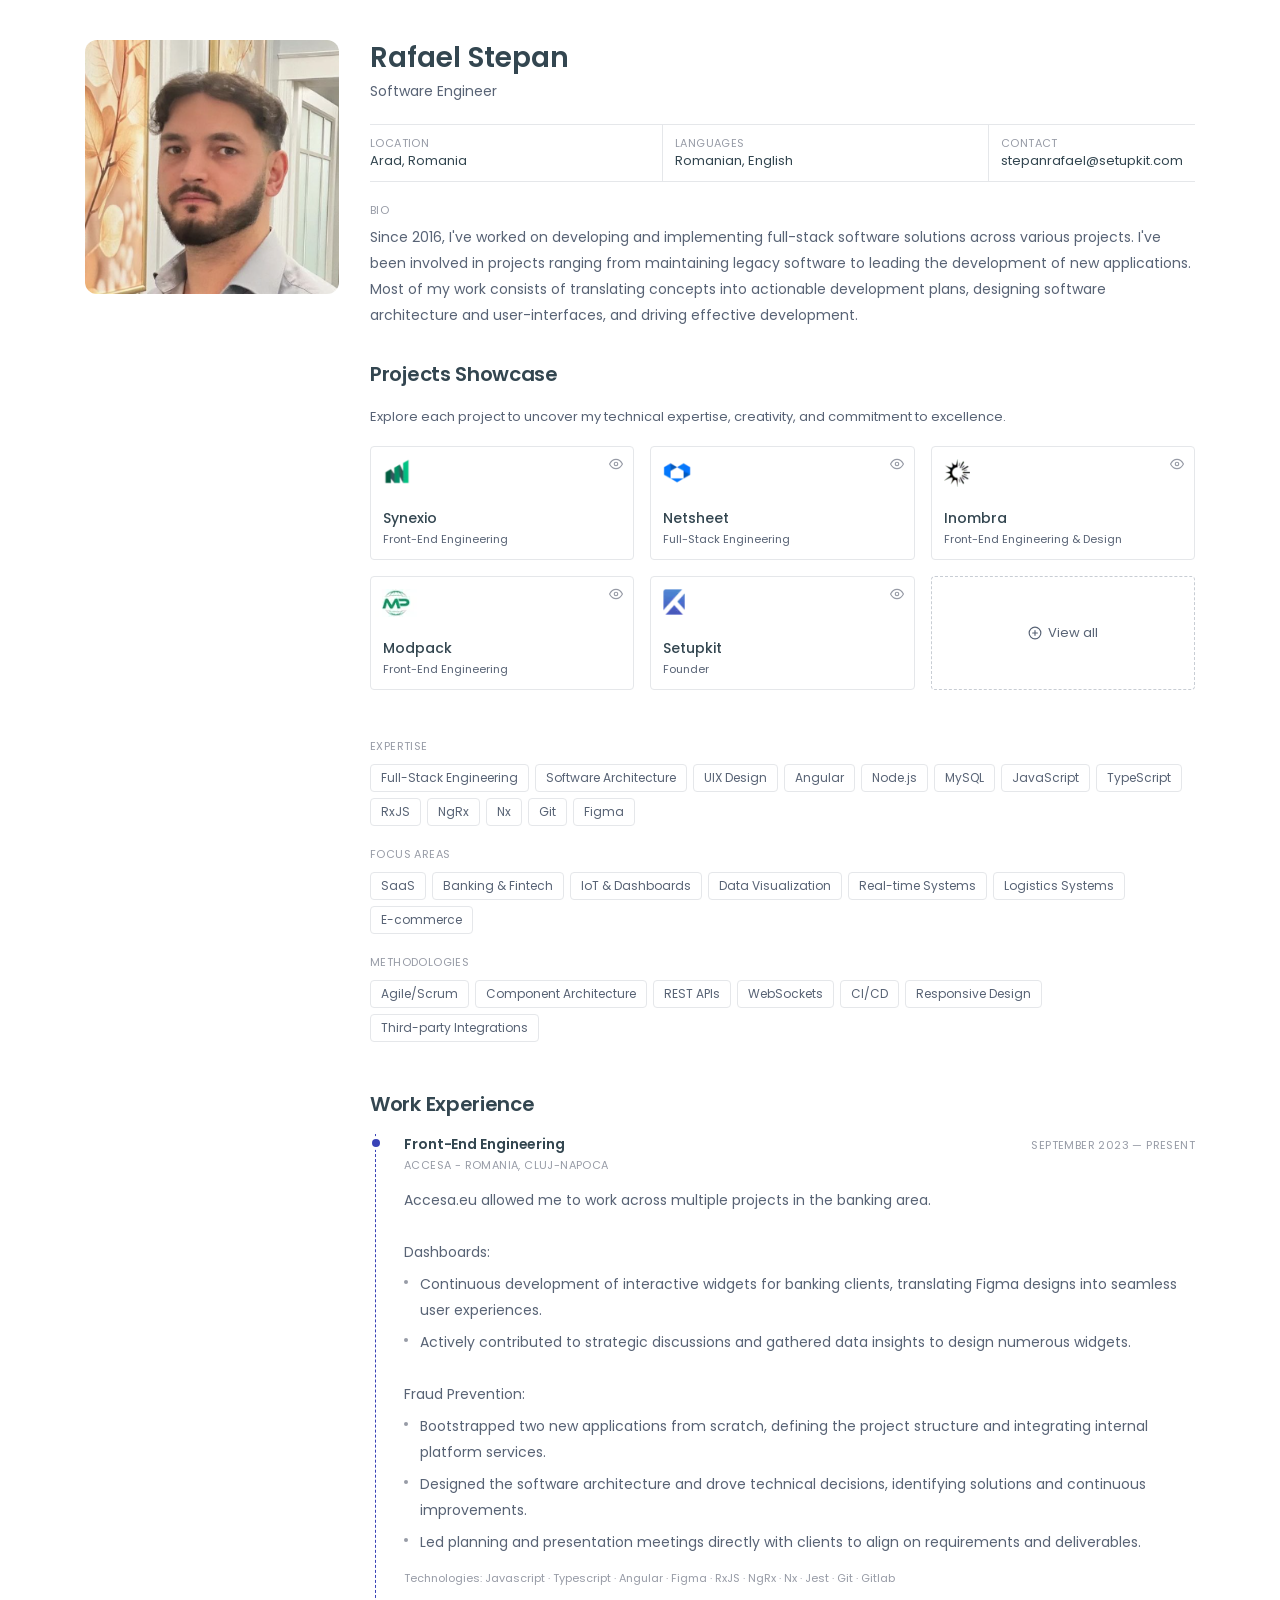
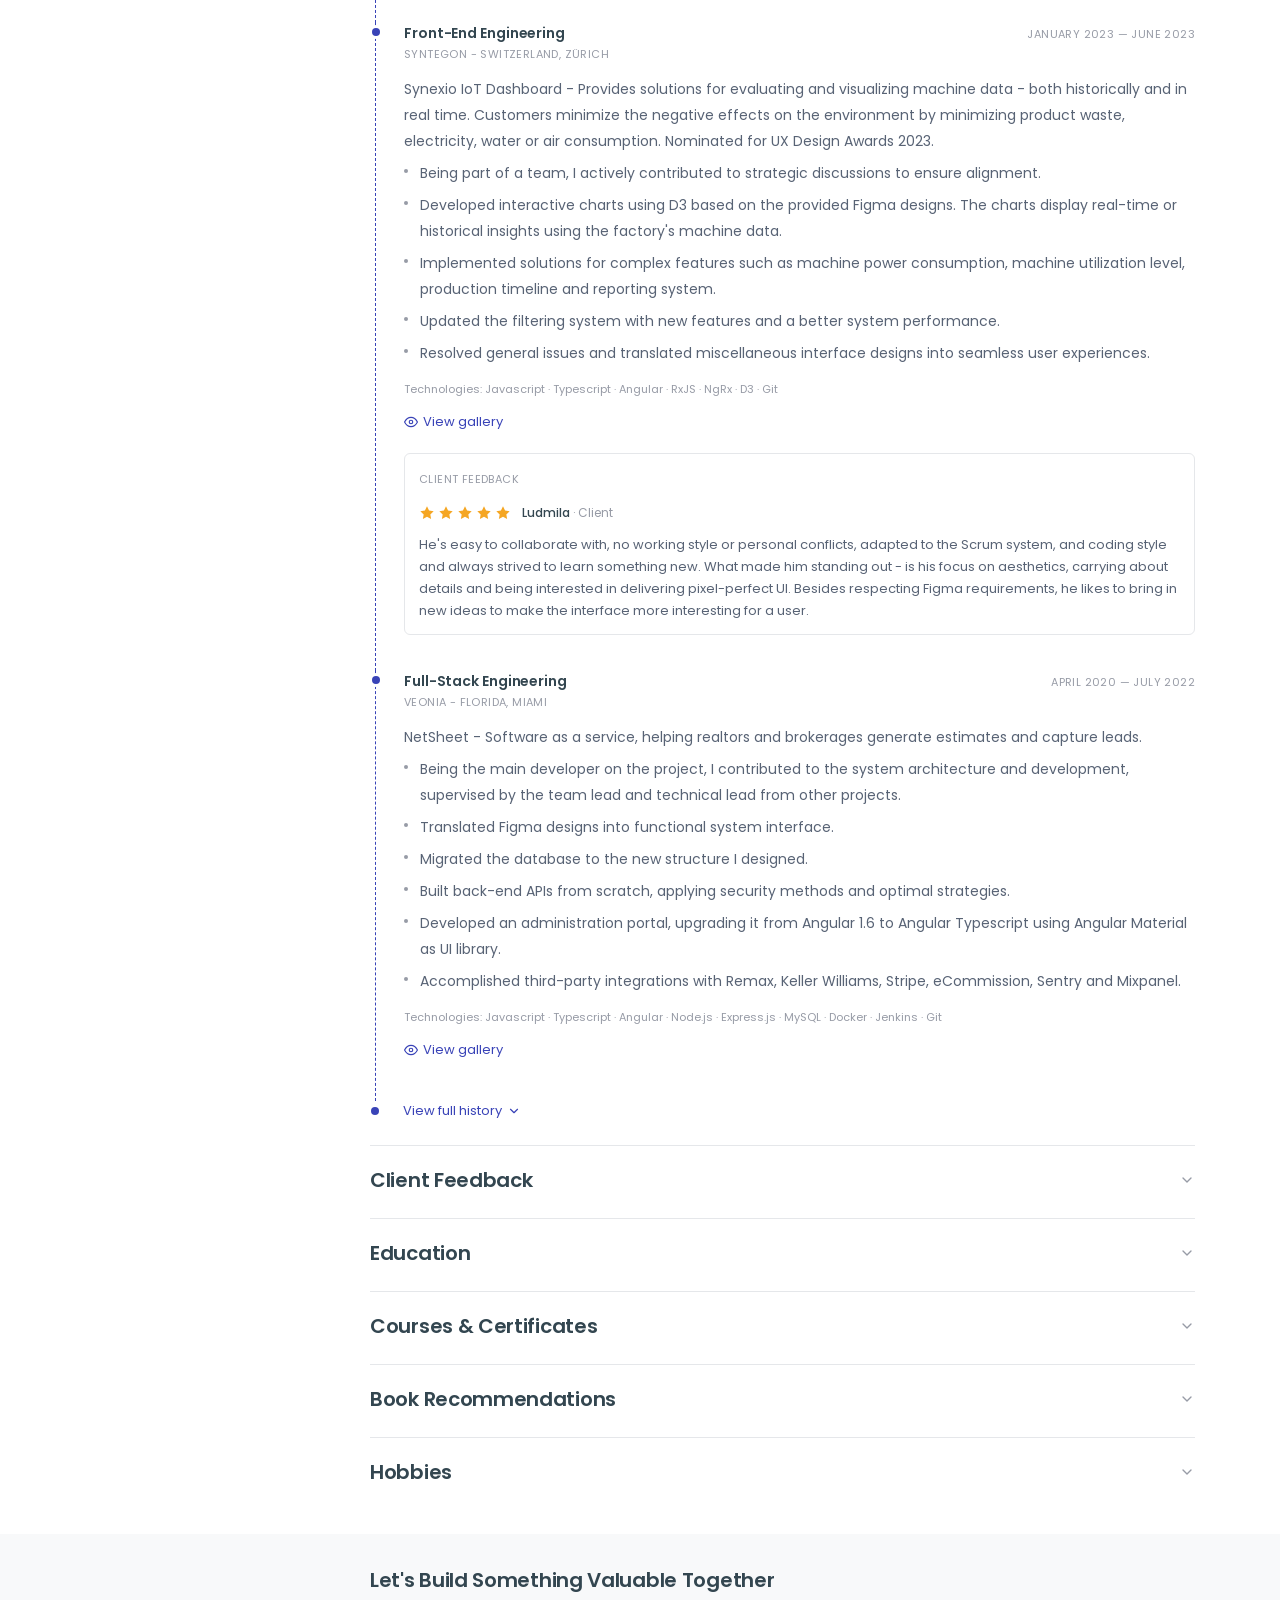
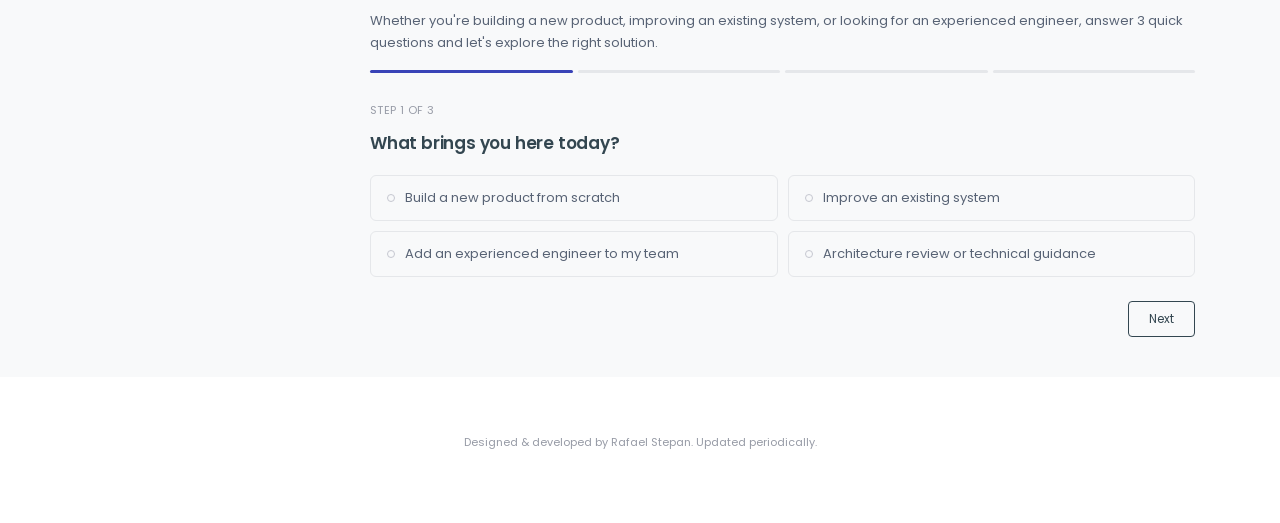
==== commit 72c9d1de: "quiz" ====
--- a/index.html
+++ b/index.html
@@ -162,6 +162,17 @@
               <div
                 w3-include-html="components/extra-curricular-activities.html"
               ></div>
+            </div>
+          </div>
+        </div>
+      </section>
+
+      <section class="section-content section-quiz">
+        <div class="container">
+          <div class="row">
+            <div class="col-lg-3"></div>
+            <div class="col-lg-9">
+              <div w3-include-html="components/quiz.html"></div>
             </div>
           </div>
         </div>
--- a/main.css
+++ b/main.css
@@ -96,6 +96,12 @@
 
 .section-content {
   padding: 0 0 24px;
+}
+
+.section-quiz {
+  background: #f8f9fa;
+  padding: 32px 0 40px;
+  margin-top: 24px;
 }
 
 .site-footer {
